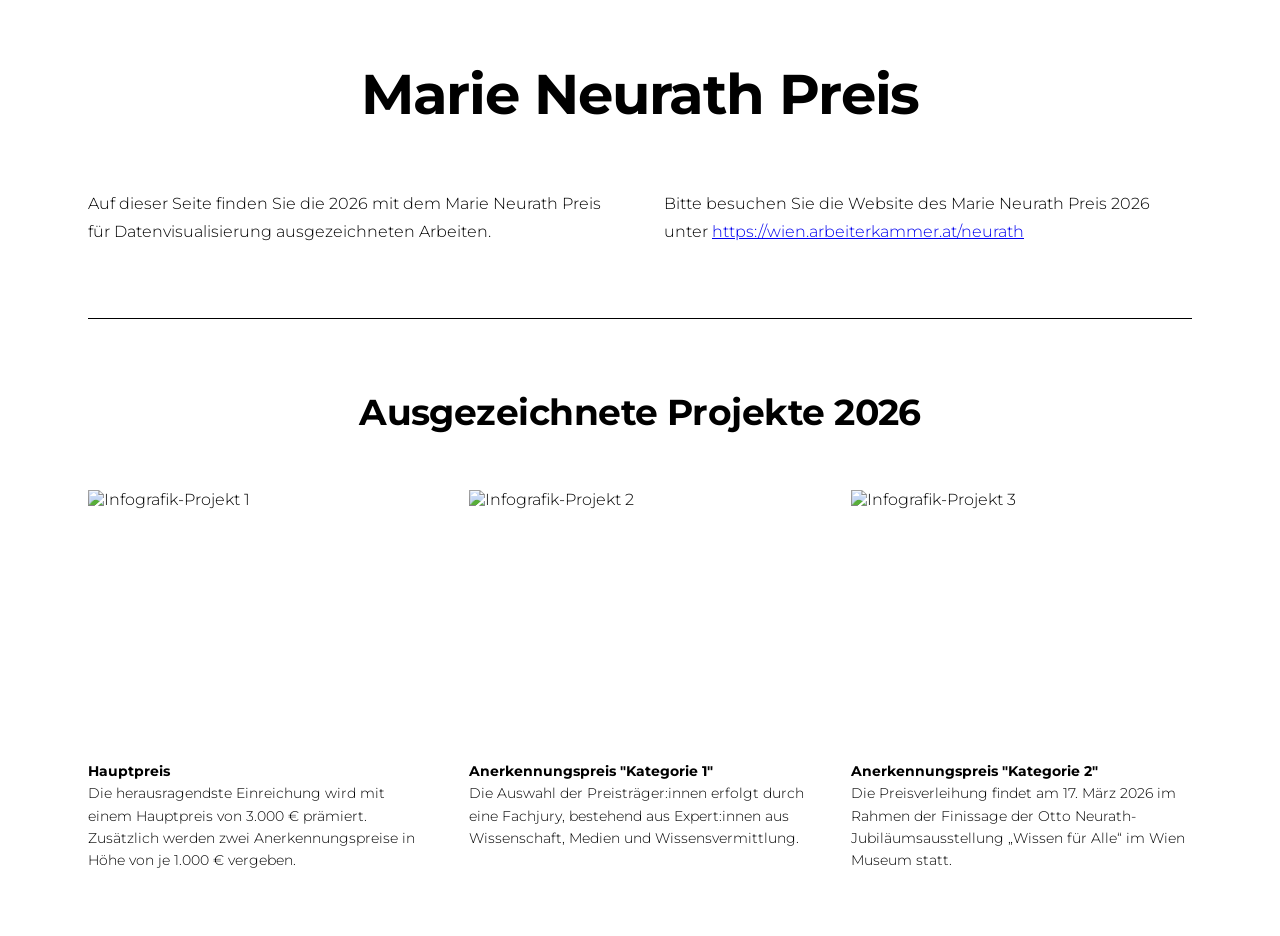
==== index.html @ b62dcbf1 "Updated Lead Text" ====
<!DOCTYPE html>
<html lang="de">
<head>
  <meta charset="UTF-8" />
  <meta name="viewport" content="width=device-width, initial-scale=1.0" />
  <title>Marie Neurath Preis</title>
  <link href="https://fonts.googleapis.com/css2?family=Montserrat:wght@300;700&display=swap" rel="stylesheet" />
  <link rel="stylesheet" href="styles.css" />
</head>
<body>

  <!-- Title -->
  <h1 class="page-title">Marie Neurath Preis</h1>

  <!-- Two-column body text -->
  <div class="two-col">
    <p>
      Auf dieser Seite finden Sie die 2026 mit dem Marie Neurath Preis für Datenvisualisierung ausgezeichneten Arbeiten.   
    </p>
    <p>
Bitte besuchen Sie die Website des Marie Neurath Preis 2026 unter <a href="https://wien.arbeiterkammer.at/neurath">https://wien.arbeiterkammer.at/neurath</a>
    </p>
  </div>

  <hr />

  <!-- Single-column section header -->
  <h2 class="section-header">Ausgezeichnete Projekte 2026</h2>

  <!-- Three-column image + caption -->
  <div class="three-col">

    <div class="img-card">
      <img
        src="https://images.unsplash.com/photo-1509228468518-180dd4864904?w=800&q=80"
        alt="Infografik-Projekt 1"
      />
      <p class="img-caption">
        <strong style="font-weight:700;">Hauptpreis</strong><br />
        Die herausragendste Einreichung wird mit einem Hauptpreis von 3.000 € prämiert. Zusätzlich werden zwei Anerkennungspreise in Höhe von je 1.000 € vergeben. 
        </p>
    </div>

    <div class="img-card">
      <img
        src="https://images.unsplash.com/photo-1543286386-713bdd548da4?w=800&q=80"
        alt="Infografik-Projekt 2"
      />
      <p class="img-caption">
        <strong style="font-weight:700;">Anerkennungspreis "Kategorie 1"</strong><br />
        Die Auswahl der Preisträger:innen erfolgt durch eine Fachjury, bestehend aus Expert:innen aus Wissenschaft, Medien und Wissensvermittlung.        
        </p>
    </div>

    <div class="img-card">
      <img
        src="https://images.unsplash.com/photo-1551288049-bebda4e38f71?w=800&q=80"
        alt="Infografik-Projekt 3"
      />
      <p class="img-caption">
        <strong style="font-weight:700;">Anerkennungspreis "Kategorie 2"</strong><br />
        Die Preisverleihung findet am 17. März 2026 im Rahmen der Finissage der Otto Neurath-Jubiläumsausstellung „Wissen für Alle“ im Wien Museum statt.
      </p>
    </div>

  </div>

  <!-- Image lightbox -->
  <div id="lightbox-image" class="lightbox" role="dialog" aria-modal="true">
    <button class="lightbox-close" aria-label="Schließen">&times;</button>
    <img id="lightbox-img" class="lightbox-img" src="" alt="" />
  </div>

  <!-- iFrame lightbox -->
  <div id="lightbox-iframe" class="lightbox" role="dialog" aria-modal="true">
    <button class="lightbox-close" aria-label="Schließen">&times;</button>
    <div class="lightbox-frame-wrap">
      <iframe id="lightbox-iframe-src" src="" title="Lightbox"></iframe>
    </div>
  </div>

  <script src="main.js"></script>
</body>
</html>
---- styles.css ----
*, *::before, *::after { box-sizing: border-box; margin: 0; padding: 0; }

body {
  font-family: 'Montserrat', sans-serif;
  font-weight: 300;
  color: #000;
  background: #fff;
  padding: 64px 48px;
  max-width: 1200px;
  margin: 0 auto;
}

/* ── Title ── */
.page-title {
  text-align: center;
  font-weight: 700;
  font-size: clamp(2rem, 5vw, 3.5rem);
  letter-spacing: -0.02em;
  line-height: 1.1;
  margin-bottom: 64px;
}

/* ── Single-column text section ── */
.one-col {
  display: grid;
  grid-template-columns: 1fr;
  gap: 48px;
  margin-bottom: 72px;
}

.one-col p {
  font-size: 1rem;
  line-height: 1.75;
}

/* ── Two-column text section ── */
.two-col {
  display: grid;
  grid-template-columns: 1fr 1fr;
  gap: 48px;
  margin-bottom: 72px;
}

.two-col p {
  font-size: 1rem;
  line-height: 1.75;
}

/* ── Single-column header ── */
.section-header {
  text-align: center;
  font-weight: 700;
  font-size: clamp(1.4rem, 3vw, 2.25rem);
  letter-spacing: -0.015em;
  line-height: 1.2;
  margin-bottom: 56px;
}

/* ── Three-column image section ── */
.three-col {
  display: grid;
  grid-template-columns: 1fr 1fr 1fr;
  gap: 40px;
}

.img-card {
  display: flex;
  flex-direction: column;
  gap: 14px;
}

.img-card img {
  width: 100%;
  aspect-ratio: 4 / 3;
  object-fit: cover;
  display: block;
  cursor: pointer;
  transition: opacity 0.2s ease;
}

.img-card img:hover {
  opacity: 0.82;
}

.img-caption {
  font-size: 0.875rem;
  line-height: 1.6;
  font-weight: 300;
}

/* ── Dividers ── */
hr {
  border: none;
  border-top: 1px solid #000;
  margin-bottom: 72px;
}

/* ══════════════════════════════════════════
   LIGHTBOX — shared overlay base
   ══════════════════════════════════════════ */
.lightbox {
  display: none;
  position: fixed;
  inset: 0;
  z-index: 1000;
  background: rgba(0, 0, 0, 0.92);
  align-items: center;
  justify-content: center;
}

.lightbox.active {
  display: flex;
}

/* Close button */
.lightbox-close {
  position: absolute;
  top: 24px;
  right: 32px;
  background: none;
  border: none;
  color: #fff;
  font-family: 'Montserrat', sans-serif;
  font-weight: 700;
  font-size: 2.25rem;
  line-height: 1;
  cursor: pointer;
  z-index: 1010;
  transition: opacity 0.2s;
}

.lightbox-close:hover {
  opacity: 0.55;
}

/* ── Image lightbox ── */
#lightbox-image .lightbox-img {
  max-width: 90vw;
  max-height: 88vh;
  object-fit: contain;
  display: block;
  box-shadow: 0 8px 48px rgba(0, 0, 0, 0.5);
}

/* ── iFrame lightbox ── */
#lightbox-iframe .lightbox-frame-wrap {
  width: 88vw;
  height: 88vh;
  background: #fff;
  overflow: hidden;
  box-shadow: 0 8px 48px rgba(0, 0, 0, 0.5);
}

#lightbox-iframe .lightbox-frame-wrap iframe {
  width: 100%;
  height: 100%;
  border: none;
}
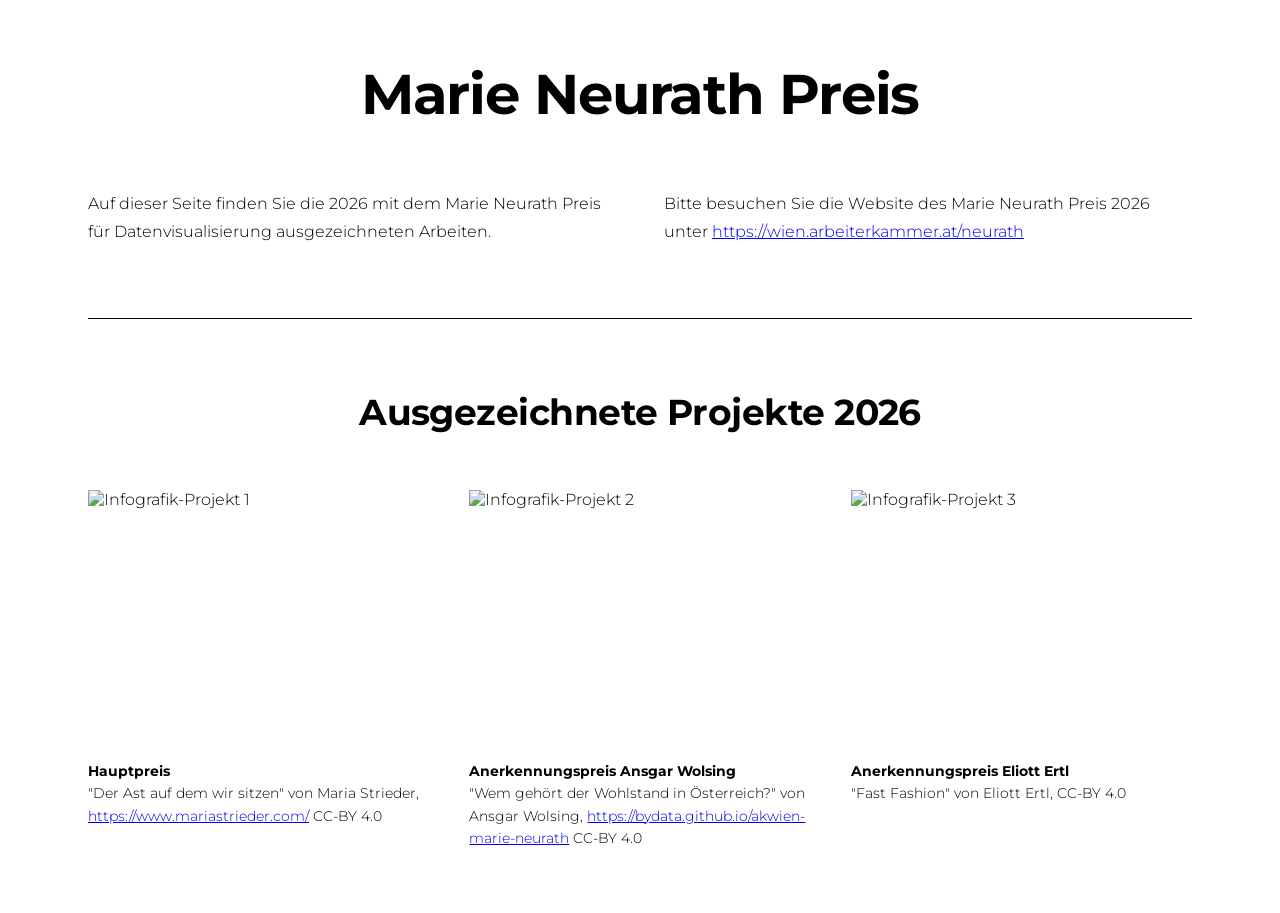
==== commit def2c2e6: "Update index.html" ====
--- a/index.html
+++ b/index.html
@@ -18,7 +18,7 @@
       Auf dieser Seite finden Sie die 2026 mit dem Marie Neurath Preis für Datenvisualisierung ausgezeichneten Arbeiten.   
     </p>
     <p>
-Bitte besuchen Sie die Website des Marie Neurath Preis 2026 unter <a href="https://wien.arbeiterkammer.at/neurath">https://wien.arbeiterkammer.at/neurath</a>
+      Bitte besuchen Sie die Website des Marie Neurath Preis 2026 unter <a href="https://wien.arbeiterkammer.at/neurath">https://wien.arbeiterkammer.at/neurath</a>
     </p>
   </div>
 
@@ -37,7 +37,7 @@
       />
       <p class="img-caption">
         <strong style="font-weight:700;">Hauptpreis</strong><br />
-        Die herausragendste Einreichung wird mit einem Hauptpreis von 3.000 € prämiert. Zusätzlich werden zwei Anerkennungspreise in Höhe von je 1.000 € vergeben. 
+        "Der Ast auf dem wir sitzen" von Maria Strieder, <a href="https://www.mariastrieder.com/">https://www.mariastrieder.com/</a> CC-BY 4.0 
         </p>
     </div>
 
@@ -47,8 +47,8 @@
         alt="Infografik-Projekt 2"
       />
       <p class="img-caption">
-        <strong style="font-weight:700;">Anerkennungspreis "Kategorie 1"</strong><br />
-        Die Auswahl der Preisträger:innen erfolgt durch eine Fachjury, bestehend aus Expert:innen aus Wissenschaft, Medien und Wissensvermittlung.        
+        <strong style="font-weight:700;">Anerkennungspreis Ansgar Wolsing</strong><br />
+        "Wem gehört der Wohlstand in Österreich?" von Ansgar Wolsing, <a href="https://bydata.github.io/akwien-marie-neurath">https://bydata.github.io/akwien-marie-neurath</a> CC-BY 4.0        
         </p>
     </div>
 
@@ -58,8 +58,8 @@
         alt="Infografik-Projekt 3"
       />
       <p class="img-caption">
-        <strong style="font-weight:700;">Anerkennungspreis "Kategorie 2"</strong><br />
-        Die Preisverleihung findet am 17. März 2026 im Rahmen der Finissage der Otto Neurath-Jubiläumsausstellung „Wissen für Alle“ im Wien Museum statt.
+        <strong style="font-weight:700;">Anerkennungspreis Eliott Ertl</strong><br />
+        "Fast Fashion" von Eliott Ertl, CC-BY 4.0
       </p>
     </div>
 
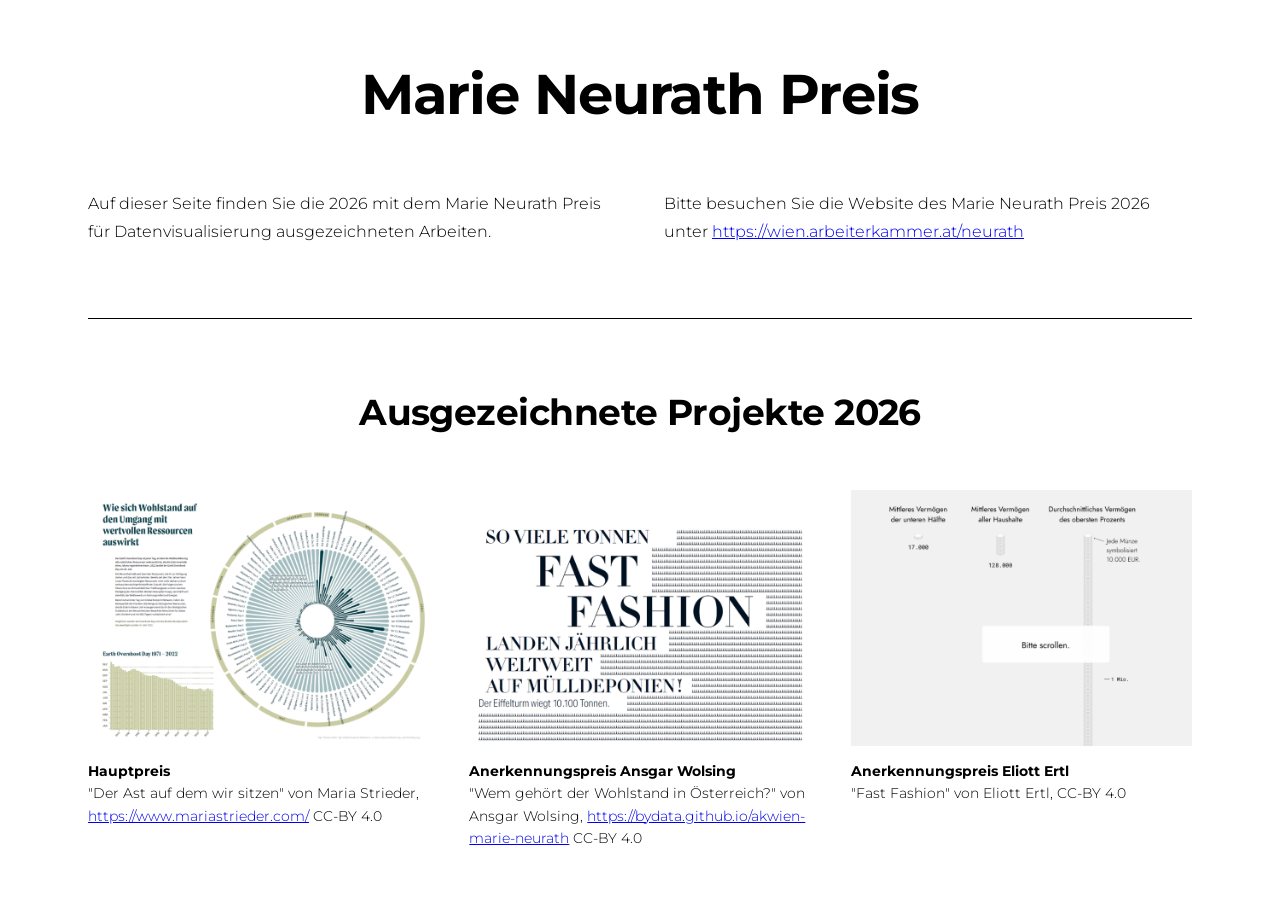
==== commit 861cffe6: "Update index.html added screenshots to homepage" ====
--- a/index.html
+++ b/index.html
@@ -32,8 +32,8 @@
 
     <div class="img-card">
       <img
-        src="https://images.unsplash.com/photo-1509228468518-180dd4864904?w=800&q=80"
-        alt="Infografik-Projekt 1"
+        src="1.png"
+        alt="Screenshot Preis 1"
       />
       <p class="img-caption">
         <strong style="font-weight:700;">Hauptpreis</strong><br />
@@ -43,8 +43,8 @@
 
     <div class="img-card">
       <img
-        src="https://images.unsplash.com/photo-1543286386-713bdd548da4?w=800&q=80"
-        alt="Infografik-Projekt 2"
+        src="2.png"
+        alt="Screenshot Preis 2"
       />
       <p class="img-caption">
         <strong style="font-weight:700;">Anerkennungspreis Ansgar Wolsing</strong><br />
@@ -54,8 +54,8 @@
 
     <div class="img-card">
       <img
-        src="https://images.unsplash.com/photo-1551288049-bebda4e38f71?w=800&q=80"
-        alt="Infografik-Projekt 3"
+        src="3.png"
+        alt="Screenshot Preis 3"
       />
       <p class="img-caption">
         <strong style="font-weight:700;">Anerkennungspreis Eliott Ertl</strong><br />
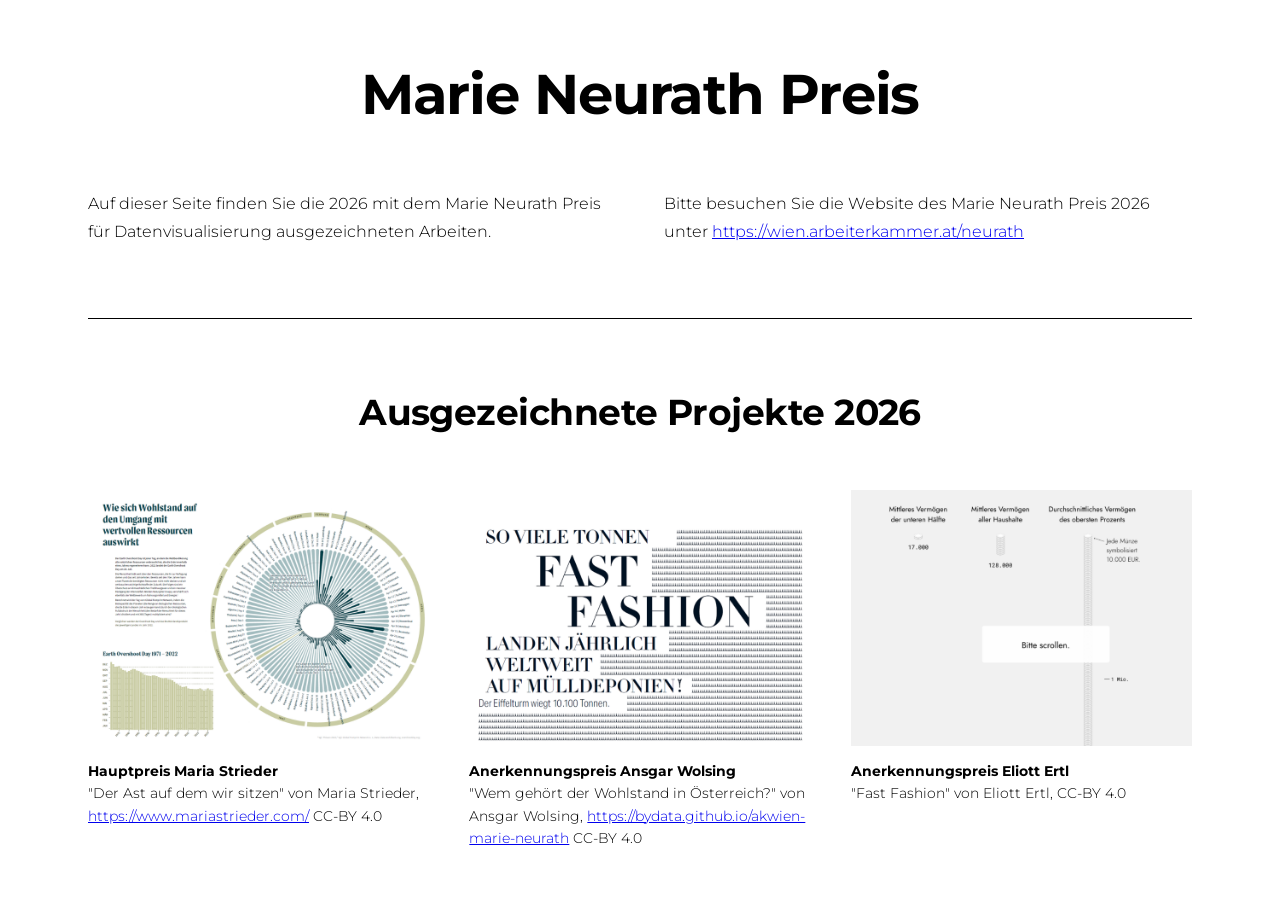
==== commit e77cbc19: "Update index.html" ====
--- a/index.html
+++ b/index.html
@@ -36,7 +36,7 @@
         alt="Screenshot Preis 1"
       />
       <p class="img-caption">
-        <strong style="font-weight:700;">Hauptpreis</strong><br />
+        <strong style="font-weight:700;">Hauptpreis Maria Strieder</strong><br />
         "Der Ast auf dem wir sitzen" von Maria Strieder, <a href="https://www.mariastrieder.com/">https://www.mariastrieder.com/</a> CC-BY 4.0 
         </p>
     </div>
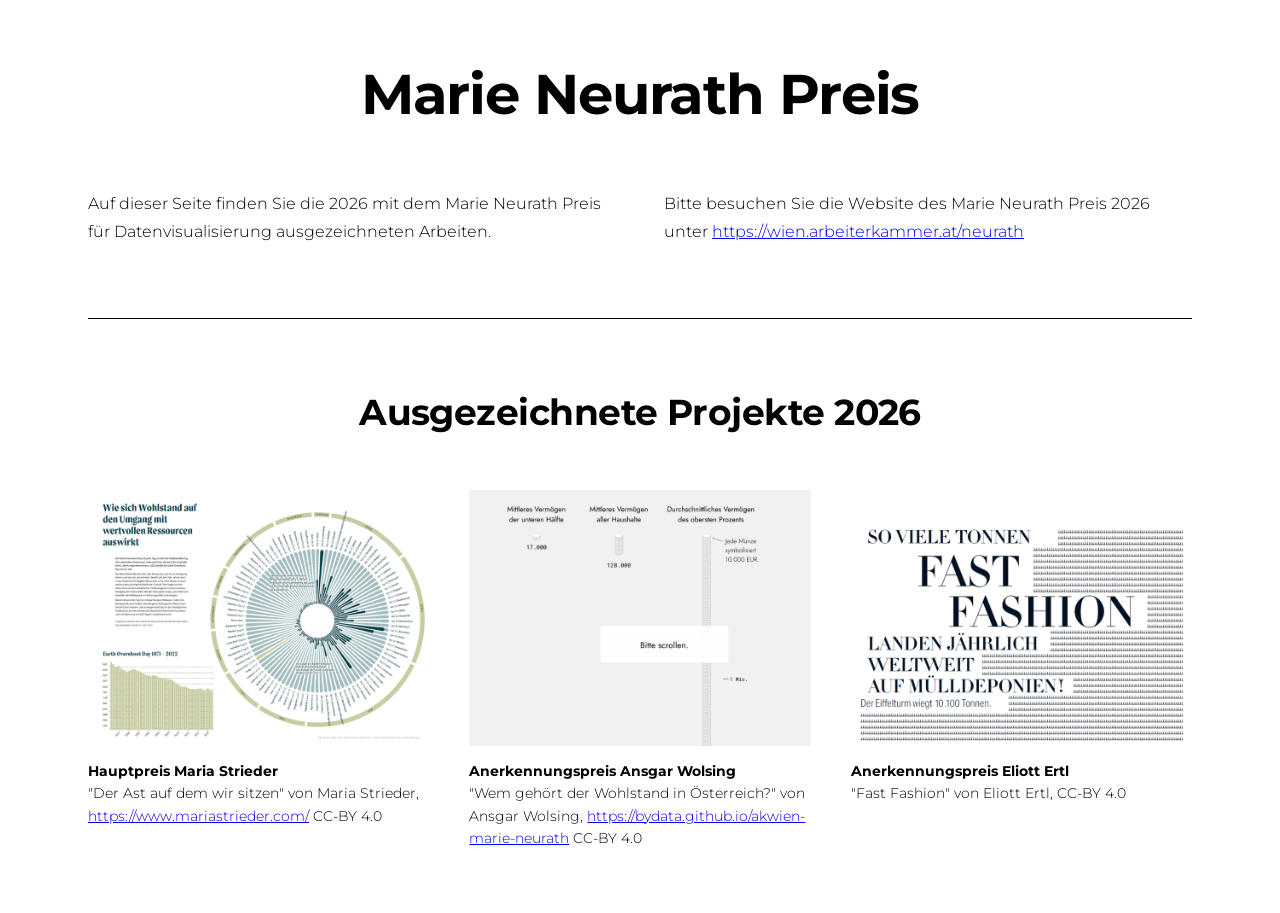
==== commit d185ef4c: "Update index.html" ====
--- a/index.html
+++ b/index.html
@@ -43,7 +43,7 @@
 
     <div class="img-card">
       <img
-        src="2.png"
+        src="3.png"
         alt="Screenshot Preis 2"
       />
       <p class="img-caption">
@@ -54,7 +54,7 @@
 
     <div class="img-card">
       <img
-        src="3.png"
+        src="2.png"
         alt="Screenshot Preis 3"
       />
       <p class="img-caption">
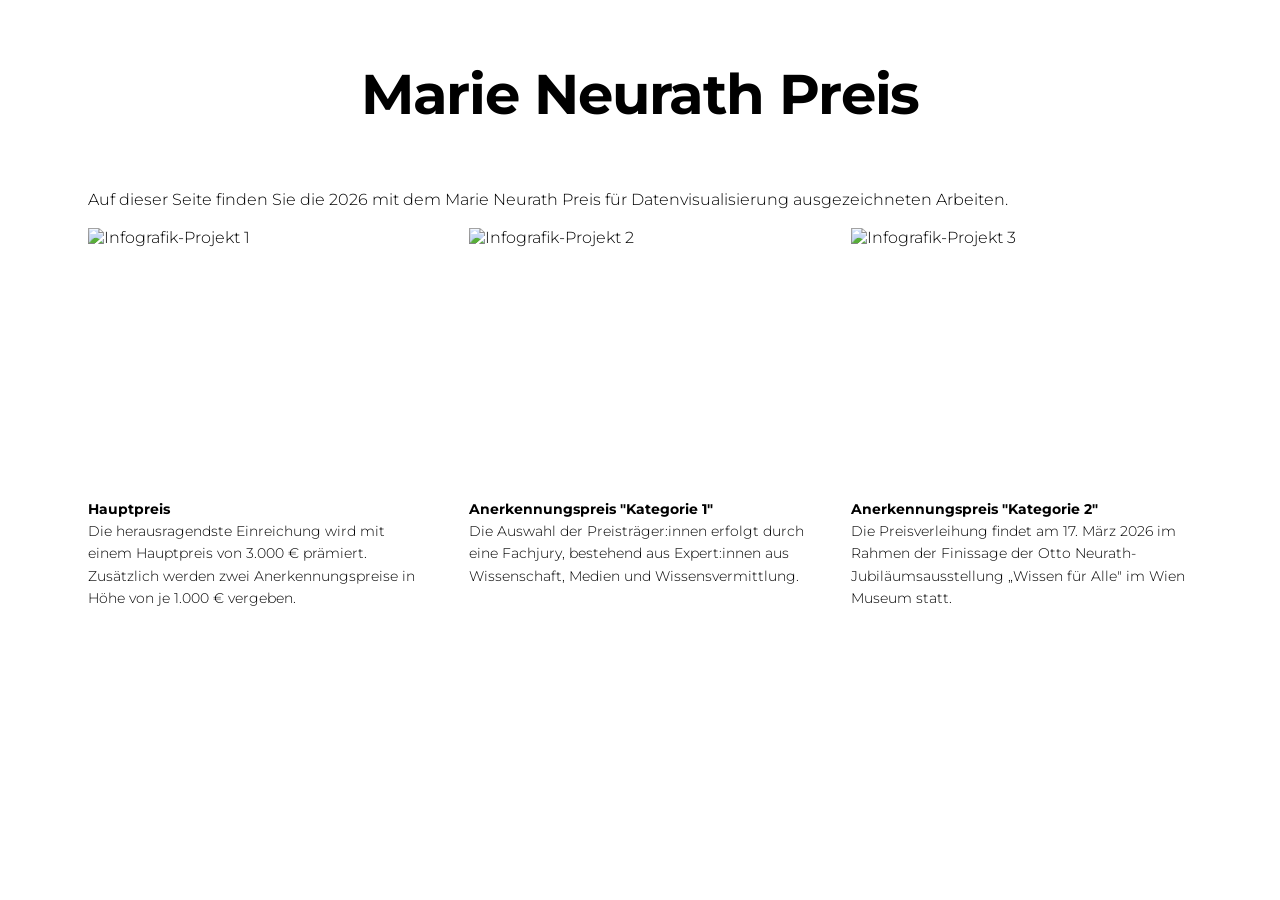
==== commit acee8633: "Update index.html" ====
--- a/index.html
+++ b/index.html
@@ -6,72 +6,69 @@
   <title>Marie Neurath Preis</title>
   <link href="https://fonts.googleapis.com/css2?family=Montserrat:wght@300;700&display=swap" rel="stylesheet" />
   <link rel="stylesheet" href="styles.css" />
+  <!-- PDF.js -->
+  <script src="https://cdnjs.cloudflare.com/ajax/libs/pdf.js/3.11.174/pdf.min.js"></script>
 </head>
 <body>
 
   <!-- Title -->
   <h1 class="page-title">Marie Neurath Preis</h1>
 
-  <!-- Two-column body text -->
-  <div class="two-col">
+  <div>
     <p>
-      Auf dieser Seite finden Sie die 2026 mit dem Marie Neurath Preis für Datenvisualisierung ausgezeichneten Arbeiten.   
-    </p>
-    <p>
-      Bitte besuchen Sie die Website des Marie Neurath Preis 2026 unter <a href="https://wien.arbeiterkammer.at/neurath">https://wien.arbeiterkammer.at/neurath</a>
+      Auf dieser Seite finden Sie die 2026 mit dem Marie Neurath Preis für Datenvisualisierung ausgezeichneten Arbeiten.
     </p>
   </div>
 
-  <hr />
-
-  <!-- Single-column section header -->
-  <h2 class="section-header">Ausgezeichnete Projekte 2026</h2>
+  <br>
 
   <!-- Three-column image + caption -->
   <div class="three-col">
 
     <div class="img-card">
       <img
-        src="1.png"
-        alt="Screenshot Preis 1"
+        src="https://images.unsplash.com/photo-1509228468518-180dd4864904?w=800&q=80"
+        alt="Infografik-Projekt 1"
       />
       <p class="img-caption">
-        <strong style="font-weight:700;">Hauptpreis Maria Strieder</strong><br />
-        "Der Ast auf dem wir sitzen" von Maria Strieder, <a href="https://www.mariastrieder.com/">https://www.mariastrieder.com/</a> CC-BY 4.0 
-        </p>
+        <strong style="font-weight:700;">Hauptpreis</strong><br />
+        Die herausragendste Einreichung wird mit einem Hauptpreis von 3.000 € prämiert. Zusätzlich werden zwei Anerkennungspreise in Höhe von je 1.000 € vergeben.
+      </p>
     </div>
 
     <div class="img-card">
       <img
-        src="3.png"
-        alt="Screenshot Preis 2"
+        src="https://images.unsplash.com/photo-1543286386-713bdd548da4?w=800&q=80"
+        alt="Infografik-Projekt 2"
       />
       <p class="img-caption">
-        <strong style="font-weight:700;">Anerkennungspreis Ansgar Wolsing</strong><br />
-        "Wem gehört der Wohlstand in Österreich?" von Ansgar Wolsing, <a href="https://bydata.github.io/akwien-marie-neurath">https://bydata.github.io/akwien-marie-neurath</a> CC-BY 4.0        
-        </p>
+        <strong style="font-weight:700;">Anerkennungspreis "Kategorie 1"</strong><br />
+        Die Auswahl der Preisträger:innen erfolgt durch eine Fachjury, bestehend aus Expert:innen aus Wissenschaft, Medien und Wissensvermittlung.
+      </p>
     </div>
 
     <div class="img-card">
       <img
-        src="2.png"
-        alt="Screenshot Preis 3"
+        src="https://images.unsplash.com/photo-1551288049-bebda4e38f71?w=800&q=80"
+        alt="Infografik-Projekt 3"
       />
       <p class="img-caption">
-        <strong style="font-weight:700;">Anerkennungspreis Eliott Ertl</strong><br />
-        "Fast Fashion" von Eliott Ertl, CC-BY 4.0
+        <strong style="font-weight:700;">Anerkennungspreis "Kategorie 2"</strong><br />
+        Die Preisverleihung findet am 17. März 2026 im Rahmen der Finissage der Otto Neurath-Jubiläumsausstellung „Wissen für Alle" im Wien Museum statt.
       </p>
     </div>
 
   </div>
 
-  <!-- Image lightbox -->
-  <div id="lightbox-image" class="lightbox" role="dialog" aria-modal="true">
+  <!-- PDF lightbox (cards 0 and 2) -->
+  <div id="lightbox-pdf" class="lightbox" role="dialog" aria-modal="true">
     <button class="lightbox-close" aria-label="Schließen">&times;</button>
-    <img id="lightbox-img" class="lightbox-img" src="" alt="" />
+    <div class="lightbox-pdf-wrap">
+      <div id="lightbox-pdf-container"></div>
+    </div>
   </div>
 
-  <!-- iFrame lightbox -->
+  <!-- iFrame lightbox (card 1) -->
   <div id="lightbox-iframe" class="lightbox" role="dialog" aria-modal="true">
     <button class="lightbox-close" aria-label="Schließen">&times;</button>
     <div class="lightbox-frame-wrap">
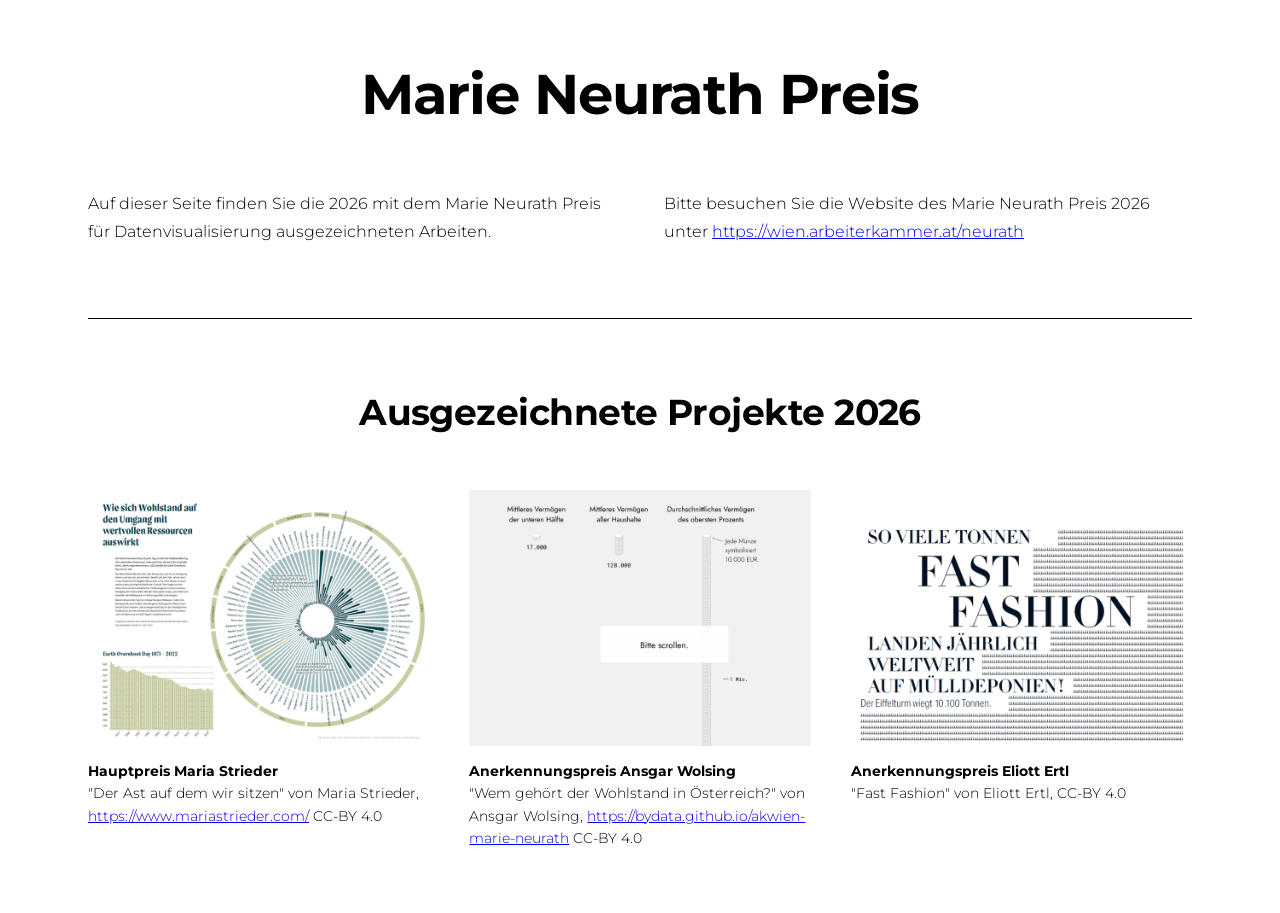
==== commit 1e855f22: "revert acee8633797738d0f47664110664499d81c1bd79" ====
--- a/index.html
+++ b/index.html
@@ -1,74 +1,76 @@
-<!DOCTYPE html>
-<html lang="de">
-<head>
-  <meta charset="UTF-8" />
-  <meta name="viewport" content="width=device-width, initial-scale=1.0" />
   <title>Marie Neurath Preis</title>
   <link href="https://fonts.googleapis.com/css2?family=Montserrat:wght@300;700&display=swap" rel="stylesheet" />
   <link rel="stylesheet" href="styles.css" />
-  <!-- PDF.js -->
-  <script src="https://cdnjs.cloudflare.com/ajax/libs/pdf.js/3.11.174/pdf.min.js"></script>
+
+
 </head>
 <body>
 
   <!-- Title -->
   <h1 class="page-title">Marie Neurath Preis</h1>
 
-  <div>
+  <!-- Two-column body text -->
+  <div class="two-col">
     <p>
-      Auf dieser Seite finden Sie die 2026 mit dem Marie Neurath Preis für Datenvisualisierung ausgezeichneten Arbeiten.
+      Auf dieser Seite finden Sie die 2026 mit dem Marie Neurath Preis für Datenvisualisierung ausgezeichneten Arbeiten.   
+    </p>
+    <p>
+      Bitte besuchen Sie die Website des Marie Neurath Preis 2026 unter <a href="https://wien.arbeiterkammer.at/neurath">https://wien.arbeiterkammer.at/neurath</a>
     </p>
   </div>
 
-  <br>
+  <hr />
+
+  <!-- Single-column section header -->
+  <h2 class="section-header">Ausgezeichnete Projekte 2026</h2>
 
   <!-- Three-column image + caption -->
   <div class="three-col">
 
     <div class="img-card">
       <img
-        src="https://images.unsplash.com/photo-1509228468518-180dd4864904?w=800&q=80"
-        alt="Infografik-Projekt 1"
+        src="1.png"
+        alt="Screenshot Preis 1"
       />
       <p class="img-caption">
-        <strong style="font-weight:700;">Hauptpreis</strong><br />
-        Die herausragendste Einreichung wird mit einem Hauptpreis von 3.000 € prämiert. Zusätzlich werden zwei Anerkennungspreise in Höhe von je 1.000 € vergeben.
-      </p>
+        <strong style="font-weight:700;">Hauptpreis Maria Strieder</strong><br />
+        "Der Ast auf dem wir sitzen" von Maria Strieder, <a href="https://www.mariastrieder.com/">https://www.mariastrieder.com/</a> CC-BY 4.0 
+        </p>
     </div>
 
     <div class="img-card">
       <img
-        src="https://images.unsplash.com/photo-1543286386-713bdd548da4?w=800&q=80"
-        alt="Infografik-Projekt 2"
+        src="3.png"
+        alt="Screenshot Preis 2"
       />
       <p class="img-caption">
-        <strong style="font-weight:700;">Anerkennungspreis "Kategorie 1"</strong><br />
-        Die Auswahl der Preisträger:innen erfolgt durch eine Fachjury, bestehend aus Expert:innen aus Wissenschaft, Medien und Wissensvermittlung.
-      </p>
+        <strong style="font-weight:700;">Anerkennungspreis Ansgar Wolsing</strong><br />
+        "Wem gehört der Wohlstand in Österreich?" von Ansgar Wolsing, <a href="https://bydata.github.io/akwien-marie-neurath">https://bydata.github.io/akwien-marie-neurath</a> CC-BY 4.0        
+        </p>
     </div>
 
     <div class="img-card">
       <img
-        src="https://images.unsplash.com/photo-1551288049-bebda4e38f71?w=800&q=80"
-        alt="Infografik-Projekt 3"
+        src="2.png"
+        alt="Screenshot Preis 3"
       />
       <p class="img-caption">
-        <strong style="font-weight:700;">Anerkennungspreis "Kategorie 2"</strong><br />
-        Die Preisverleihung findet am 17. März 2026 im Rahmen der Finissage der Otto Neurath-Jubiläumsausstellung „Wissen für Alle" im Wien Museum statt.
+        <strong style="font-weight:700;">Anerkennungspreis Eliott Ertl</strong><br />
+        "Fast Fashion" von Eliott Ertl, CC-BY 4.0
       </p>
     </div>
 
   </div>
 
-  <!-- PDF lightbox (cards 0 and 2) -->
-  <div id="lightbox-pdf" class="lightbox" role="dialog" aria-modal="true">
+  <!-- Image lightbox -->
+  <div id="lightbox-image" class="lightbox" role="dialog" aria-modal="true">
     <button class="lightbox-close" aria-label="Schließen">&times;</button>
-    <div class="lightbox-pdf-wrap">
-      <div id="lightbox-pdf-container"></div>
-    </div>
+    <img id="lightbox-img" class="lightbox-img" src="" alt="" />
+
+
   </div>
 
-  <!-- iFrame lightbox (card 1) -->
+  <!-- iFrame lightbox -->
   <div id="lightbox-iframe" class="lightbox" role="dialog" aria-modal="true">
     <button class="lightbox-close" aria-label="Schließen">&times;</button>
     <div class="lightbox-frame-wrap">
